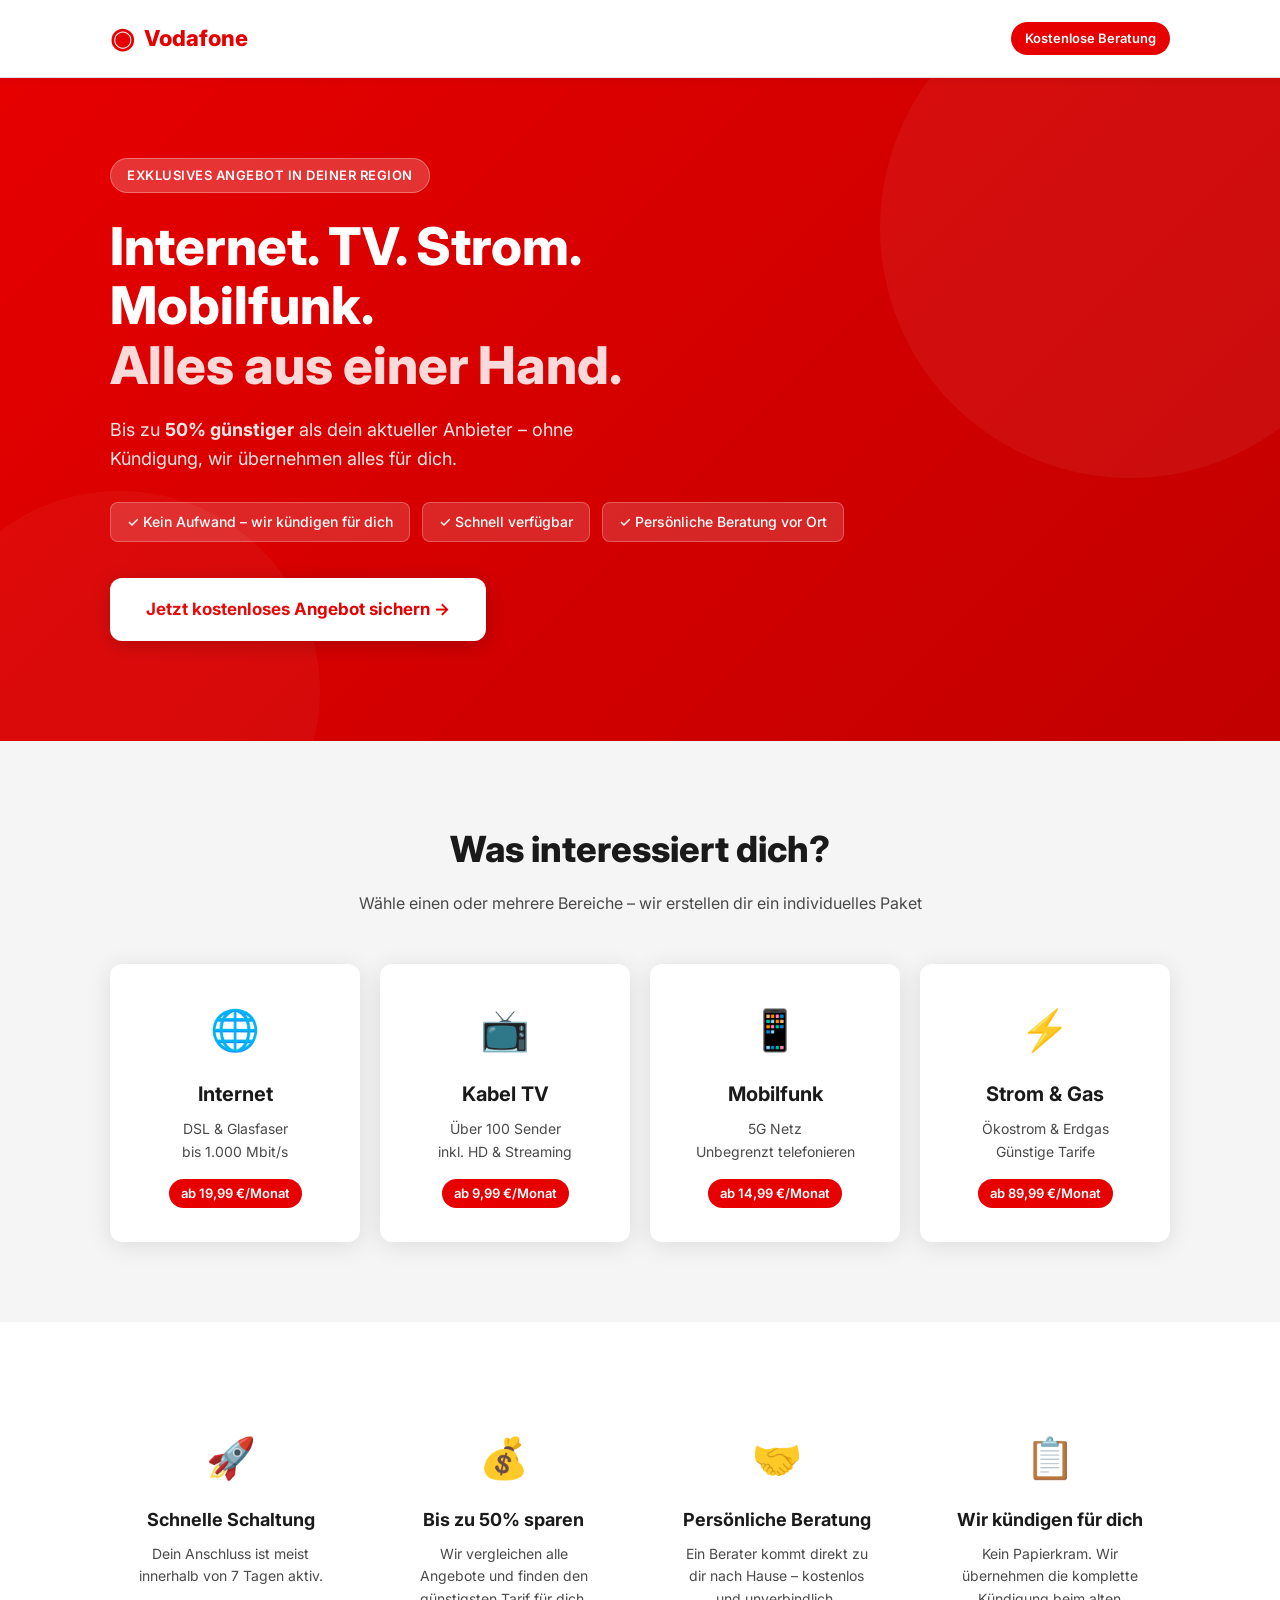
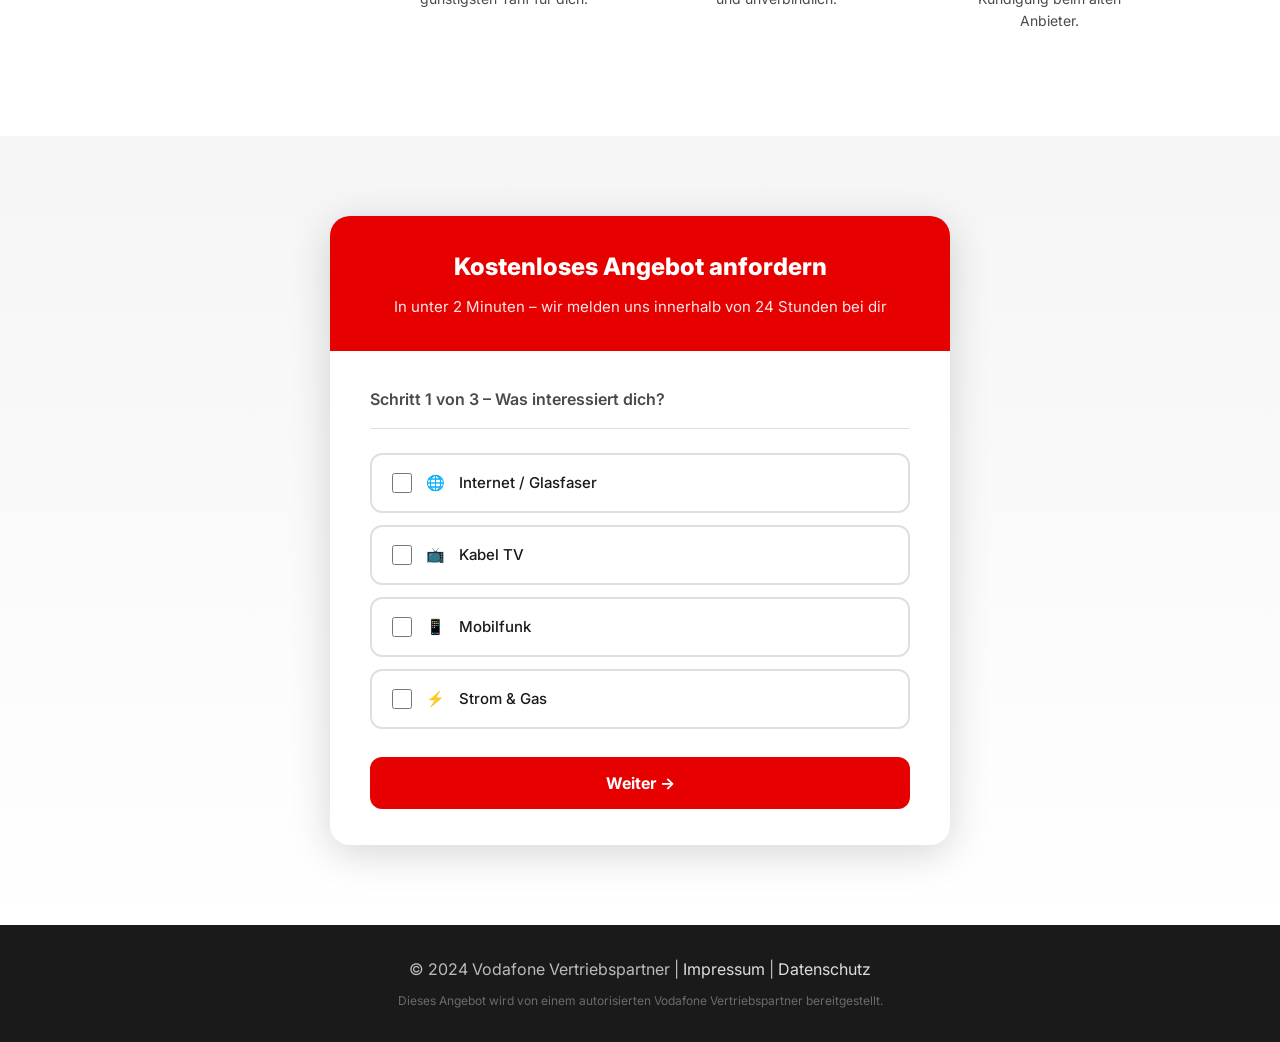
==== meta-lead-generator/frontend/index.html @ d236b1a8 "feat: add Vodafone D2D meta lead generator tool All-in-one automated lead generation system for Voda" ====
<!DOCTYPE html>
<html lang="de">
<head>
  <meta charset="UTF-8" />
  <meta name="viewport" content="width=device-width, initial-scale=1.0" />
  <title>Vodafone Angebote – Jetzt wechseln & sparen</title>
  <link rel="stylesheet" href="styles.css" />
  <link rel="preconnect" href="https://fonts.googleapis.com" />
  <link href="https://fonts.googleapis.com/css2?family=Inter:wght@300;400;500;600;700;800&display=swap" rel="stylesheet" />
</head>
<body>

  <!-- HEADER -->
  <header class="header">
    <div class="container">
      <div class="logo">
        <div class="logo-icon">◉</div>
        <span>Vodafone</span>
      </div>
      <div class="header-badge">Kostenlose Beratung</div>
    </div>
  </header>

  <!-- HERO -->
  <section class="hero">
    <div class="container">
      <div class="hero-tag">Exklusives Angebot in deiner Region</div>
      <h1>Internet. TV. Strom. Mobilfunk.<br /><span>Alles aus einer Hand.</span></h1>
      <p class="hero-sub">Bis zu <strong>50% günstiger</strong> als dein aktueller Anbieter – ohne Kündigung, wir übernehmen alles für dich.</p>
      <div class="hero-badges">
        <span>✓ Kein Aufwand – wir kündigen für dich</span>
        <span>✓ Schnell verfügbar</span>
        <span>✓ Persönliche Beratung vor Ort</span>
      </div>
      <a href="#form" class="btn-hero">Jetzt kostenloses Angebot sichern →</a>
    </div>
    <div class="hero-wave"></div>
  </section>

  <!-- PRODUCTS -->
  <section class="products" id="products">
    <div class="container">
      <h2>Was interessiert dich?</h2>
      <p class="section-sub">Wähle einen oder mehrere Bereiche – wir erstellen dir ein individuelles Paket</p>
      <div class="product-grid">
        <div class="product-card" data-product="internet" onclick="selectProduct(this)">
          <div class="product-icon">🌐</div>
          <h3>Internet</h3>
          <p>DSL & Glasfaser<br />bis 1.000 Mbit/s</p>
          <div class="product-price">ab 19,99 €/Monat</div>
        </div>
        <div class="product-card" data-product="tv" onclick="selectProduct(this)">
          <div class="product-icon">📺</div>
          <h3>Kabel TV</h3>
          <p>Über 100 Sender<br />inkl. HD & Streaming</p>
          <div class="product-price">ab 9,99 €/Monat</div>
        </div>
        <div class="product-card" data-product="mobilfunk" onclick="selectProduct(this)">
          <div class="product-icon">📱</div>
          <h3>Mobilfunk</h3>
          <p>5G Netz<br />Unbegrenzt telefonieren</p>
          <div class="product-price">ab 14,99 €/Monat</div>
        </div>
        <div class="product-card" data-product="strom" onclick="selectProduct(this)">
          <div class="product-icon">⚡</div>
          <h3>Strom & Gas</h3>
          <p>Ökostrom & Erdgas<br />Günstige Tarife</p>
          <div class="product-price">ab 89,99 €/Monat</div>
        </div>
      </div>
    </div>
  </section>

  <!-- BENEFITS -->
  <section class="benefits">
    <div class="container">
      <div class="benefits-grid">
        <div class="benefit">
          <div class="benefit-icon">🚀</div>
          <h3>Schnelle Schaltung</h3>
          <p>Dein Anschluss ist meist innerhalb von 7 Tagen aktiv.</p>
        </div>
        <div class="benefit">
          <div class="benefit-icon">💰</div>
          <h3>Bis zu 50% sparen</h3>
          <p>Wir vergleichen alle Angebote und finden den günstigsten Tarif für dich.</p>
        </div>
        <div class="benefit">
          <div class="benefit-icon">🤝</div>
          <h3>Persönliche Beratung</h3>
          <p>Ein Berater kommt direkt zu dir nach Hause – kostenlos und unverbindlich.</p>
        </div>
        <div class="benefit">
          <div class="benefit-icon">📋</div>
          <h3>Wir kündigen für dich</h3>
          <p>Kein Papierkram. Wir übernehmen die komplette Kündigung beim alten Anbieter.</p>
        </div>
      </div>
    </div>
  </section>

  <!-- LEAD FORM -->
  <section class="form-section" id="form">
    <div class="container">
      <div class="form-wrapper">
        <div class="form-header">
          <h2>Kostenloses Angebot anfordern</h2>
          <p>In unter 2 Minuten – wir melden uns innerhalb von 24 Stunden bei dir</p>
        </div>

        <form id="leadForm" novalidate>
          <!-- Step 1: Produkte -->
          <div class="form-step active" id="step1">
            <h3 class="step-title">Schritt 1 von 3 – Was interessiert dich?</h3>
            <div class="checkbox-group">
              <label class="checkbox-label">
                <input type="checkbox" name="products" value="internet" />
                <span class="checkbox-custom">🌐</span>
                <span>Internet / Glasfaser</span>
              </label>
              <label class="checkbox-label">
                <input type="checkbox" name="products" value="tv" />
                <span class="checkbox-custom">📺</span>
                <span>Kabel TV</span>
              </label>
              <label class="checkbox-label">
                <input type="checkbox" name="products" value="mobilfunk" />
                <span class="checkbox-custom">📱</span>
                <span>Mobilfunk</span>
              </label>
              <label class="checkbox-label">
                <input type="checkbox" name="products" value="strom" />
                <span class="checkbox-custom">⚡</span>
                <span>Strom & Gas</span>
              </label>
            </div>
            <button type="button" class="btn-next" onclick="nextStep(1)">Weiter →</button>
          </div>

          <!-- Step 2: Adresse -->
          <div class="form-step" id="step2">
            <h3 class="step-title">Schritt 2 von 3 – Deine Adresse</h3>
            <div class="form-row">
              <div class="form-group">
                <label>Straße *</label>
                <input type="text" name="street" placeholder="Musterstraße" required />
              </div>
              <div class="form-group small">
                <label>Hausnummer *</label>
                <input type="text" name="house_number" placeholder="12a" required />
              </div>
            </div>
            <div class="form-row">
              <div class="form-group small">
                <label>PLZ *</label>
                <input type="text" name="zip" placeholder="12345" maxlength="5" required />
              </div>
              <div class="form-group">
                <label>Ort *</label>
                <input type="text" name="city" placeholder="Musterstadt" required />
              </div>
            </div>
            <div class="form-nav">
              <button type="button" class="btn-back" onclick="prevStep(2)">← Zurück</button>
              <button type="button" class="btn-next" onclick="nextStep(2)">Weiter →</button>
            </div>
          </div>

          <!-- Step 3: Kontakt -->
          <div class="form-step" id="step3">
            <h3 class="step-title">Schritt 3 von 3 – Deine Kontaktdaten</h3>
            <div class="form-row">
              <div class="form-group">
                <label>Vorname *</label>
                <input type="text" name="first_name" placeholder="Max" required />
              </div>
              <div class="form-group">
                <label>Nachname *</label>
                <input type="text" name="last_name" placeholder="Mustermann" required />
              </div>
            </div>
            <div class="form-group">
              <label>Telefonnummer *</label>
              <input type="tel" name="phone" placeholder="+49 151 12345678" required />
            </div>
            <div class="form-group">
              <label>E-Mail (optional)</label>
              <input type="email" name="email" placeholder="max@beispiel.de" />
            </div>
            <div class="form-group">
              <label>Wann können wir dich am besten erreichen?</label>
              <select name="best_time">
                <option value="">Beliebig</option>
                <option value="vormittag">Vormittags (8–12 Uhr)</option>
                <option value="mittag">Mittags (12–14 Uhr)</option>
                <option value="nachmittag">Nachmittags (14–18 Uhr)</option>
                <option value="abend">Abends (18–20 Uhr)</option>
              </select>
            </div>
            <div class="form-group">
              <label>Notiz (optional)</label>
              <textarea name="note" placeholder="z.B. aktueller Anbieter, besondere Wünsche..." rows="3"></textarea>
            </div>
            <div class="consent-text">
              <label class="checkbox-label consent">
                <input type="checkbox" name="consent" required />
                <span>Ich stimme zu, dass meine Daten zur Angebotsberechnung verwendet werden. Keine Weitergabe an Dritte. <a href="#datenschutz">Datenschutz</a></span>
              </label>
            </div>
            <div class="form-nav">
              <button type="button" class="btn-back" onclick="prevStep(3)">← Zurück</button>
              <button type="submit" class="btn-submit" id="submitBtn">Angebot anfordern ✓</button>
            </div>
          </div>

          <!-- Success -->
          <div class="form-step" id="stepSuccess">
            <div class="success-content">
              <div class="success-icon">✅</div>
              <h3>Anfrage erfolgreich!</h3>
              <p>Vielen Dank! Wir melden uns innerhalb von <strong>24 Stunden</strong> bei dir.</p>
              <p class="success-sub">Unser Berater kommt kostenlos und unverbindlich zu dir nach Hause.</p>
            </div>
          </div>
        </form>
      </div>
    </div>
  </section>

  <!-- FOOTER -->
  <footer class="footer" id="datenschutz">
    <div class="container">
      <p>© 2024 Vodafone Vertriebspartner | <a href="#">Impressum</a> | <a href="#">Datenschutz</a></p>
      <p class="footer-disclaimer">Dieses Angebot wird von einem autorisierten Vodafone Vertriebspartner bereitgestellt.</p>
    </div>
  </footer>

  <script src="script.js"></script>
</body>
</html>
---- meta-lead-generator/frontend/styles.css ----
/* ============================================================
   RESET & BASE
   ============================================================ */
*, *::before, *::after { box-sizing: border-box; margin: 0; padding: 0; }

:root {
  --red: #E60000;
  --red-dark: #C20000;
  --red-light: #FF4444;
  --dark: #1A1A1A;
  --gray: #4A4A4A;
  --gray-light: #F5F5F5;
  --gray-border: #E0E0E0;
  --white: #FFFFFF;
  --success: #28A745;
  --radius: 12px;
  --shadow: 0 4px 24px rgba(0,0,0,0.10);
  --shadow-lg: 0 8px 40px rgba(0,0,0,0.16);
}

html { scroll-behavior: smooth; }

body {
  font-family: 'Inter', sans-serif;
  color: var(--dark);
  background: var(--white);
  line-height: 1.6;
}

.container {
  max-width: 1100px;
  margin: 0 auto;
  padding: 0 20px;
}

/* ============================================================
   HEADER
   ============================================================ */
.header {
  background: var(--white);
  border-bottom: 1px solid var(--gray-border);
  padding: 16px 0;
  position: sticky;
  top: 0;
  z-index: 100;
  box-shadow: 0 2px 8px rgba(0,0,0,0.06);
}

.header .container {
  display: flex;
  align-items: center;
  justify-content: space-between;
}

.logo {
  display: flex;
  align-items: center;
  gap: 10px;
  font-size: 22px;
  font-weight: 800;
  color: var(--red);
}

.logo-icon {
  font-size: 28px;
  color: var(--red);
}

.header-badge {
  background: var(--red);
  color: white;
  font-size: 13px;
  font-weight: 600;
  padding: 6px 14px;
  border-radius: 20px;
}

/* ============================================================
   HERO
   ============================================================ */
.hero {
  background: linear-gradient(135deg, var(--red) 0%, var(--red-dark) 100%);
  color: white;
  padding: 80px 0 100px;
  position: relative;
  overflow: hidden;
}

.hero::before {
  content: '';
  position: absolute;
  top: -100px;
  right: -100px;
  width: 500px;
  height: 500px;
  background: rgba(255,255,255,0.05);
  border-radius: 50%;
}

.hero::after {
  content: '';
  position: absolute;
  bottom: -150px;
  left: -80px;
  width: 400px;
  height: 400px;
  background: rgba(255,255,255,0.04);
  border-radius: 50%;
}

.hero-tag {
  display: inline-block;
  background: rgba(255,255,255,0.2);
  border: 1px solid rgba(255,255,255,0.3);
  color: white;
  font-size: 13px;
  font-weight: 600;
  padding: 6px 16px;
  border-radius: 20px;
  margin-bottom: 24px;
  text-transform: uppercase;
  letter-spacing: 0.5px;
}

.hero h1 {
  font-size: clamp(28px, 5vw, 52px);
  font-weight: 800;
  line-height: 1.15;
  margin-bottom: 20px;
  max-width: 700px;
}

.hero h1 span {
  color: rgba(255,255,255,0.85);
}

.hero-sub {
  font-size: 18px;
  opacity: 0.9;
  margin-bottom: 28px;
  max-width: 550px;
}

.hero-sub strong {
  color: white;
  font-weight: 700;
}

.hero-badges {
  display: flex;
  flex-wrap: wrap;
  gap: 12px;
  margin-bottom: 36px;
}

.hero-badges span {
  background: rgba(255,255,255,0.15);
  border: 1px solid rgba(255,255,255,0.25);
  padding: 8px 16px;
  border-radius: 8px;
  font-size: 14px;
  font-weight: 500;
}

.btn-hero {
  display: inline-block;
  background: white;
  color: var(--red);
  font-size: 17px;
  font-weight: 700;
  padding: 18px 36px;
  border-radius: var(--radius);
  text-decoration: none;
  transition: transform 0.2s, box-shadow 0.2s;
  box-shadow: 0 4px 20px rgba(0,0,0,0.2);
}

.btn-hero:hover {
  transform: translateY(-2px);
  box-shadow: 0 8px 30px rgba(0,0,0,0.25);
}

/* ============================================================
   PRODUCTS
   ============================================================ */
.products {
  padding: 80px 0;
  background: var(--gray-light);
}

.products h2, .form-section h2 {
  font-size: clamp(24px, 3vw, 36px);
  font-weight: 800;
  text-align: center;
  margin-bottom: 12px;
}

.section-sub {
  text-align: center;
  color: var(--gray);
  margin-bottom: 48px;
  font-size: 16px;
}

.product-grid {
  display: grid;
  grid-template-columns: repeat(auto-fit, minmax(220px, 1fr));
  gap: 20px;
}

.product-card {
  background: white;
  border-radius: var(--radius);
  padding: 32px 24px;
  text-align: center;
  cursor: pointer;
  border: 2px solid transparent;
  transition: all 0.25s;
  box-shadow: var(--shadow);
}

.product-card:hover {
  border-color: var(--red);
  transform: translateY(-4px);
  box-shadow: var(--shadow-lg);
}

.product-card.selected {
  border-color: var(--red);
  background: #FFF5F5;
}

.product-icon {
  font-size: 40px;
  margin-bottom: 16px;
}

.product-card h3 {
  font-size: 20px;
  font-weight: 700;
  margin-bottom: 8px;
}

.product-card p {
  color: var(--gray);
  font-size: 14px;
  margin-bottom: 16px;
}

.product-price {
  display: inline-block;
  background: var(--red);
  color: white;
  font-size: 13px;
  font-weight: 600;
  padding: 4px 12px;
  border-radius: 20px;
}

/* ============================================================
   BENEFITS
   ============================================================ */
.benefits {
  padding: 80px 0;
}

.benefits-grid {
  display: grid;
  grid-template-columns: repeat(auto-fit, minmax(220px, 1fr));
  gap: 32px;
}

.benefit {
  text-align: center;
  padding: 24px;
}

.benefit-icon {
  font-size: 40px;
  margin-bottom: 16px;
}

.benefit h3 {
  font-size: 18px;
  font-weight: 700;
  margin-bottom: 8px;
}

.benefit p {
  color: var(--gray);
  font-size: 14px;
}

/* ============================================================
   FORM SECTION
   ============================================================ */
.form-section {
  padding: 80px 0;
  background: linear-gradient(180deg, var(--gray-light) 0%, white 100%);
}

.form-wrapper {
  max-width: 620px;
  margin: 0 auto;
  background: white;
  border-radius: 20px;
  box-shadow: var(--shadow-lg);
  overflow: hidden;
}

.form-header {
  background: var(--red);
  color: white;
  padding: 32px 40px;
  text-align: center;
}

.form-header h2 {
  font-size: 24px;
  font-weight: 800;
  margin-bottom: 8px;
  color: white;
}

.form-header p {
  font-size: 15px;
  opacity: 0.9;
}

form {
  padding: 36px 40px;
}

.form-step {
  display: none;
}

.form-step.active {
  display: block;
}

.step-title {
  font-size: 16px;
  font-weight: 600;
  color: var(--gray);
  margin-bottom: 24px;
  padding-bottom: 16px;
  border-bottom: 1px solid var(--gray-border);
}

/* Checkbox group */
.checkbox-group {
  display: flex;
  flex-direction: column;
  gap: 12px;
  margin-bottom: 28px;
}

.checkbox-label {
  display: flex;
  align-items: center;
  gap: 14px;
  cursor: pointer;
  padding: 16px 20px;
  border: 2px solid var(--gray-border);
  border-radius: var(--radius);
  transition: all 0.2s;
  font-size: 15px;
  font-weight: 500;
}

.checkbox-label:hover {
  border-color: var(--red);
  background: #FFF5F5;
}

.checkbox-label input[type="checkbox"] {
  width: 20px;
  height: 20px;
  accent-color: var(--red);
  cursor: pointer;
}

.checkbox-label input[type="checkbox"]:checked + .checkbox-custom,
.checkbox-label:has(input:checked) {
  border-color: var(--red);
  background: #FFF5F5;
}

.checkbox-label.consent {
  border: none;
  padding: 0;
  align-items: flex-start;
  font-size: 13px;
  color: var(--gray);
}

.checkbox-label.consent a {
  color: var(--red);
}

/* Form inputs */
.form-row {
  display: flex;
  gap: 16px;
  margin-bottom: 16px;
}

.form-group {
  flex: 1;
  margin-bottom: 16px;
}

.form-group.small {
  flex: 0 0 120px;
}

.form-group label {
  display: block;
  font-size: 13px;
  font-weight: 600;
  color: var(--gray);
  margin-bottom: 6px;
  text-transform: uppercase;
  letter-spacing: 0.3px;
}

.form-group input,
.form-group select,
.form-group textarea {
  width: 100%;
  padding: 12px 16px;
  border: 2px solid var(--gray-border);
  border-radius: 8px;
  font-size: 15px;
  font-family: 'Inter', sans-serif;
  transition: border-color 0.2s;
  background: white;
  color: var(--dark);
}

.form-group input:focus,
.form-group select:focus,
.form-group textarea:focus {
  outline: none;
  border-color: var(--red);
}

.form-group input.error,
.form-group select.error {
  border-color: #DC3545;
}

.consent-text {
  margin: 20px 0 24px;
}

/* Buttons */
.btn-next, .btn-submit {
  width: 100%;
  background: var(--red);
  color: white;
  border: none;
  padding: 16px;
  border-radius: var(--radius);
  font-size: 16px;
  font-weight: 700;
  cursor: pointer;
  transition: background 0.2s, transform 0.15s;
  font-family: 'Inter', sans-serif;
}

.btn-next:hover, .btn-submit:hover {
  background: var(--red-dark);
  transform: translateY(-1px);
}

.btn-back {
  background: none;
  border: 2px solid var(--gray-border);
  color: var(--gray);
  padding: 14px 20px;
  border-radius: var(--radius);
  font-size: 14px;
  font-weight: 600;
  cursor: pointer;
  transition: all 0.2s;
  font-family: 'Inter', sans-serif;
}

.btn-back:hover {
  border-color: var(--dark);
  color: var(--dark);
}

.form-nav {
  display: flex;
  gap: 12px;
  align-items: center;
  margin-top: 24px;
}

.form-nav .btn-next,
.form-nav .btn-submit {
  flex: 1;
}

/* Success state */
.success-content {
  text-align: center;
  padding: 20px 0;
}

.success-icon {
  font-size: 60px;
  margin-bottom: 20px;
}

.success-content h3 {
  font-size: 24px;
  font-weight: 800;
  color: var(--success);
  margin-bottom: 12px;
}

.success-content p {
  font-size: 16px;
  color: var(--gray);
  margin-bottom: 8px;
}

.success-sub {
  font-size: 14px !important;
  opacity: 0.8;
}

/* ============================================================
   FOOTER
   ============================================================ */
.footer {
  background: var(--dark);
  color: rgba(255,255,255,0.7);
  padding: 32px 0;
  text-align: center;
}

.footer a {
  color: rgba(255,255,255,0.85);
  text-decoration: none;
}

.footer a:hover { text-decoration: underline; }

.footer-disclaimer {
  font-size: 12px;
  opacity: 0.5;
  margin-top: 8px;
}

/* ============================================================
   RESPONSIVE
   ============================================================ */
@media (max-width: 640px) {
  .hero { padding: 60px 0 80px; }
  form { padding: 24px 20px; }
  .form-header { padding: 24px 20px; }
  .form-row { flex-direction: column; }
  .form-group.small { flex: 1; }
  .hero-badges { flex-direction: column; }
}
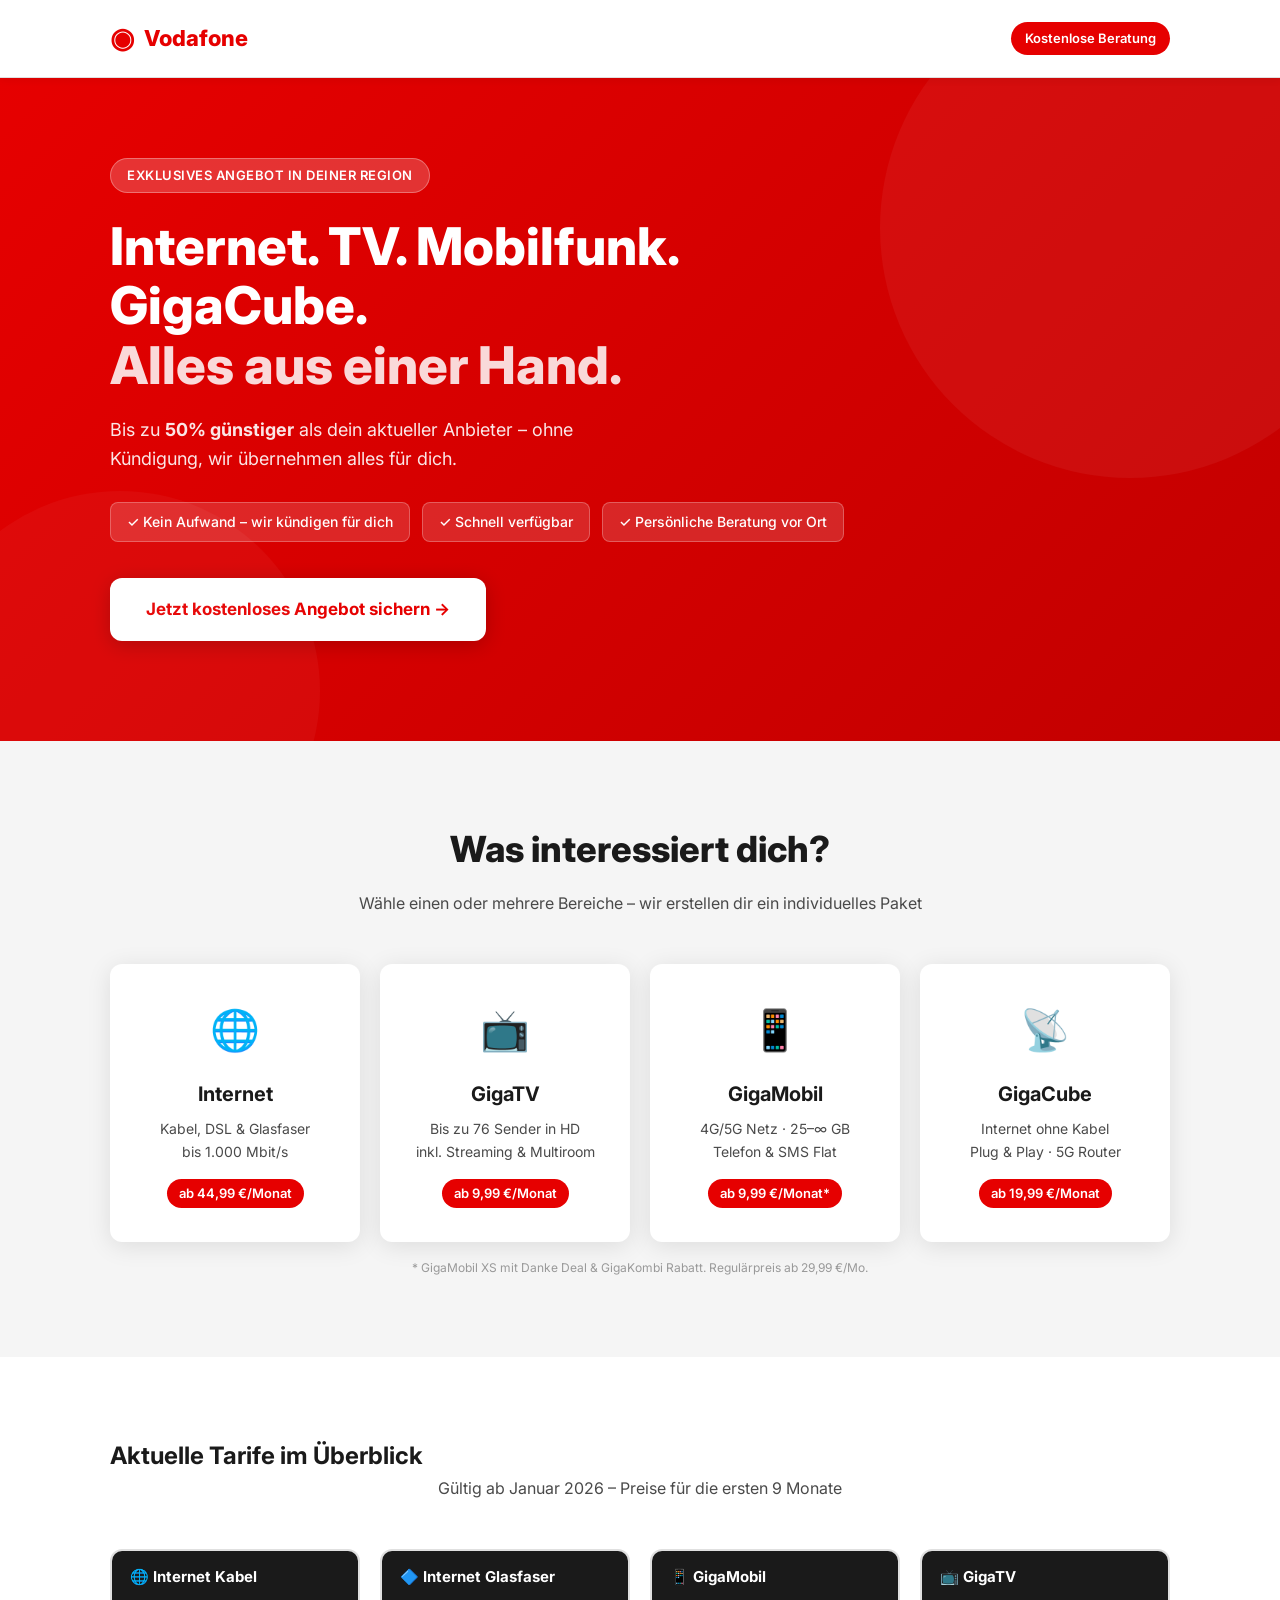
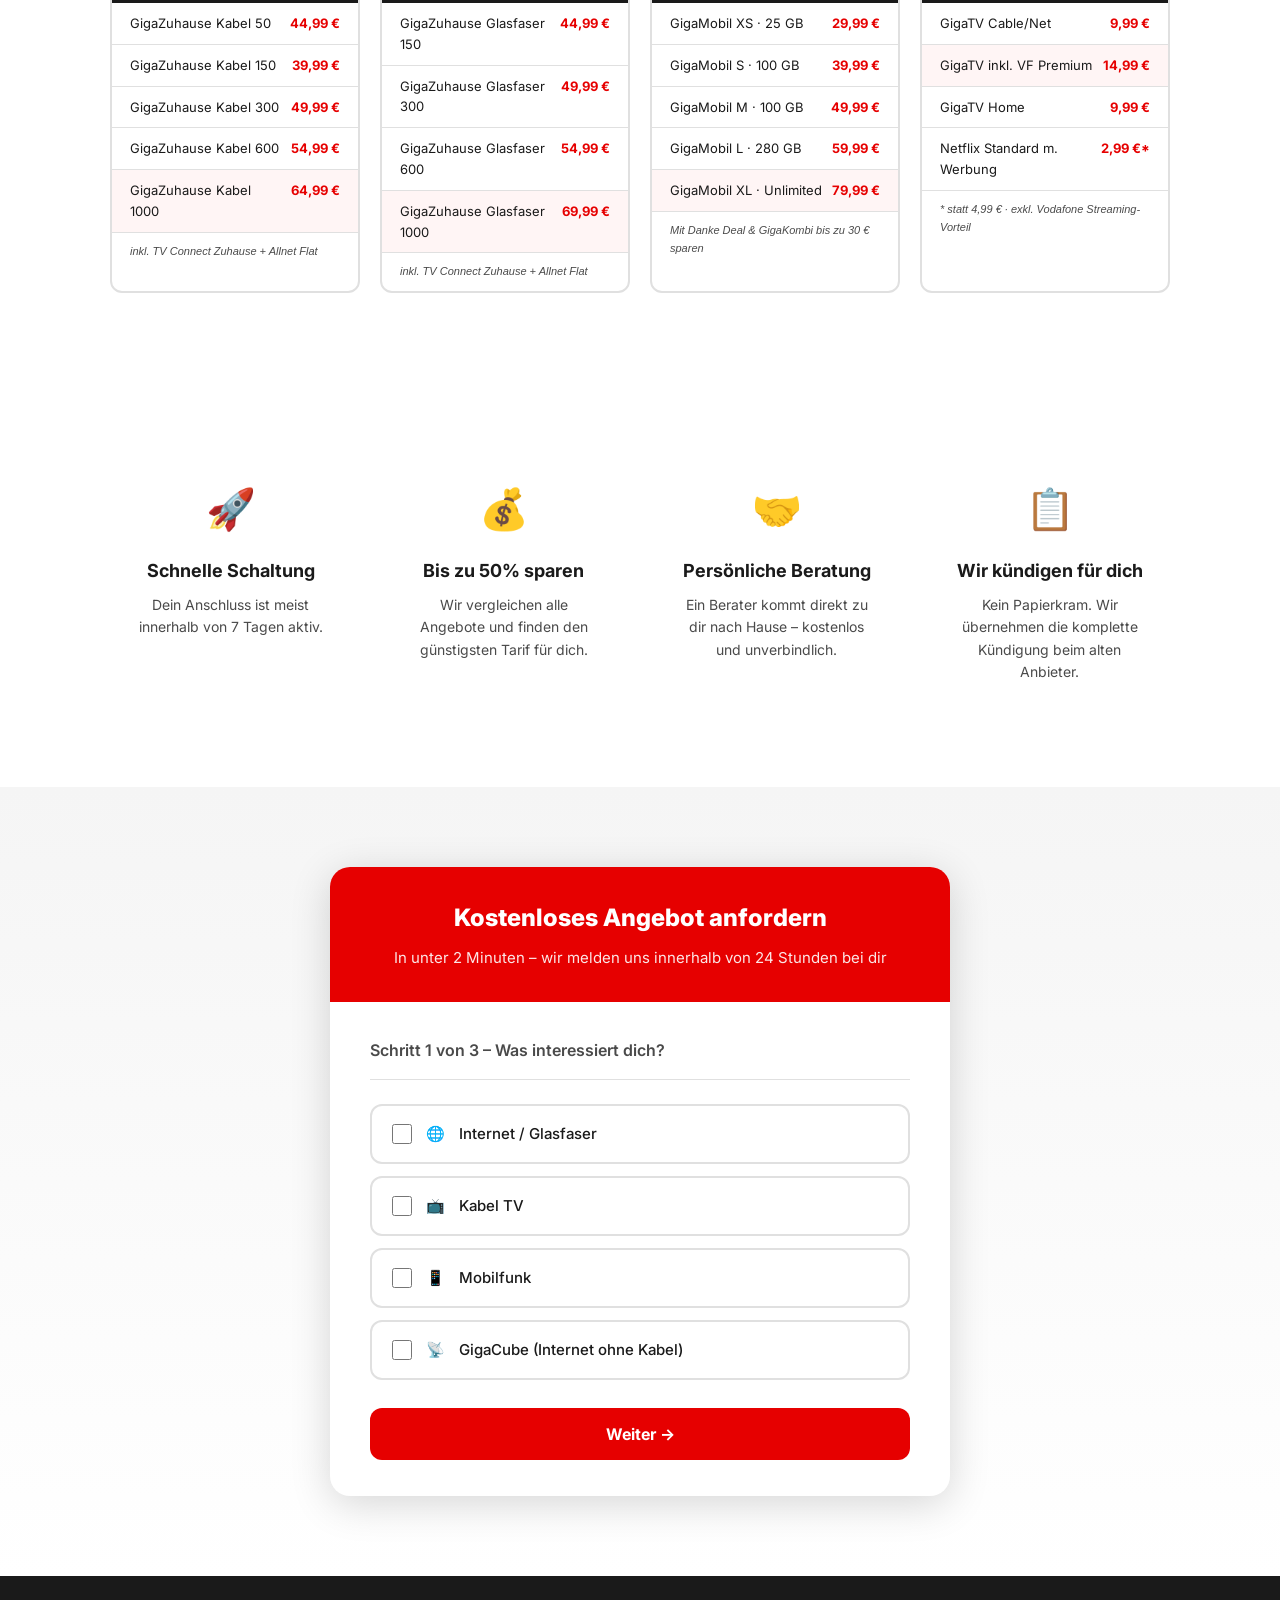
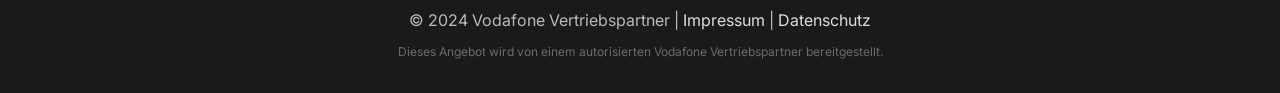
==== commit fb1fe1a0: "feat: update products and prices from official Vodafone portfolio (Jan 2026) - Replace placeholder p" ====
--- a/meta-lead-generator/frontend/index.html
+++ b/meta-lead-generator/frontend/index.html
@@ -25,7 +25,7 @@
   <section class="hero">
     <div class="container">
       <div class="hero-tag">Exklusives Angebot in deiner Region</div>
-      <h1>Internet. TV. Strom. Mobilfunk.<br /><span>Alles aus einer Hand.</span></h1>
+      <h1>Internet. TV. Mobilfunk. GigaCube.<br /><span>Alles aus einer Hand.</span></h1>
       <p class="hero-sub">Bis zu <strong>50% günstiger</strong> als dein aktueller Anbieter – ohne Kündigung, wir übernehmen alles für dich.</p>
       <div class="hero-badges">
         <span>✓ Kein Aufwand – wir kündigen für dich</span>
@@ -46,27 +46,77 @@
         <div class="product-card" data-product="internet" onclick="selectProduct(this)">
           <div class="product-icon">🌐</div>
           <h3>Internet</h3>
-          <p>DSL & Glasfaser<br />bis 1.000 Mbit/s</p>
-          <div class="product-price">ab 19,99 €/Monat</div>
+          <p>Kabel, DSL & Glasfaser<br />bis 1.000 Mbit/s</p>
+          <div class="product-price">ab 44,99 €/Monat</div>
         </div>
         <div class="product-card" data-product="tv" onclick="selectProduct(this)">
           <div class="product-icon">📺</div>
-          <h3>Kabel TV</h3>
-          <p>Über 100 Sender<br />inkl. HD & Streaming</p>
+          <h3>GigaTV</h3>
+          <p>Bis zu 76 Sender in HD<br />inkl. Streaming & Multiroom</p>
           <div class="product-price">ab 9,99 €/Monat</div>
         </div>
         <div class="product-card" data-product="mobilfunk" onclick="selectProduct(this)">
           <div class="product-icon">📱</div>
-          <h3>Mobilfunk</h3>
-          <p>5G Netz<br />Unbegrenzt telefonieren</p>
-          <div class="product-price">ab 14,99 €/Monat</div>
-        </div>
-        <div class="product-card" data-product="strom" onclick="selectProduct(this)">
-          <div class="product-icon">⚡</div>
-          <h3>Strom & Gas</h3>
-          <p>Ökostrom & Erdgas<br />Günstige Tarife</p>
-          <div class="product-price">ab 89,99 €/Monat</div>
-        </div>
+          <h3>GigaMobil</h3>
+          <p>4G/5G Netz · 25–∞ GB<br />Telefon & SMS Flat</p>
+          <div class="product-price">ab 9,99 €/Monat*</div>
+        </div>
+        <div class="product-card" data-product="gigacube" onclick="selectProduct(this)">
+          <div class="product-icon">📡</div>
+          <h3>GigaCube</h3>
+          <p>Internet ohne Kabel<br />Plug & Play · 5G Router</p>
+          <div class="product-price">ab 19,99 €/Monat</div>
+        </div>
+      </div>
+      <p style="text-align:center;font-size:12px;color:#999;margin-top:16px">* GigaMobil XS mit Danke Deal & GigaKombi Rabatt. Regulärpreis ab 29,99 €/Mo.</p>
+    </div>
+  </section>
+
+  <!-- TARIFF DETAIL -->
+  <section class="tariffs">
+    <div class="container">
+      <h2>Aktuelle Tarife im Überblick</h2>
+      <p class="section-sub">Gültig ab Januar 2026 – Preise für die ersten 9 Monate</p>
+      <div class="tariff-grid">
+
+        <div class="tariff-box">
+          <div class="tariff-header">🌐 Internet Kabel</div>
+          <div class="tariff-row"><span>GigaZuhause Kabel 50</span><span>44,99 €</span></div>
+          <div class="tariff-row"><span>GigaZuhause Kabel 150</span><span>39,99 €</span></div>
+          <div class="tariff-row"><span>GigaZuhause Kabel 300</span><span>49,99 €</span></div>
+          <div class="tariff-row"><span>GigaZuhause Kabel 600</span><span>54,99 €</span></div>
+          <div class="tariff-row highlight"><span>GigaZuhause Kabel 1000</span><span>64,99 €</span></div>
+          <div class="tariff-note">inkl. TV Connect Zuhause + Allnet Flat</div>
+        </div>
+
+        <div class="tariff-box">
+          <div class="tariff-header">🔷 Internet Glasfaser</div>
+          <div class="tariff-row"><span>GigaZuhause Glasfaser 150</span><span>44,99 €</span></div>
+          <div class="tariff-row"><span>GigaZuhause Glasfaser 300</span><span>49,99 €</span></div>
+          <div class="tariff-row"><span>GigaZuhause Glasfaser 600</span><span>54,99 €</span></div>
+          <div class="tariff-row highlight"><span>GigaZuhause Glasfaser 1000</span><span>69,99 €</span></div>
+          <div class="tariff-note">inkl. TV Connect Zuhause + Allnet Flat</div>
+        </div>
+
+        <div class="tariff-box">
+          <div class="tariff-header">📱 GigaMobil</div>
+          <div class="tariff-row"><span>GigaMobil XS · 25 GB</span><span>29,99 €</span></div>
+          <div class="tariff-row"><span>GigaMobil S · 100 GB</span><span>39,99 €</span></div>
+          <div class="tariff-row"><span>GigaMobil M · 100 GB</span><span>49,99 €</span></div>
+          <div class="tariff-row"><span>GigaMobil L · 280 GB</span><span>59,99 €</span></div>
+          <div class="tariff-row highlight"><span>GigaMobil XL · Unlimited</span><span>79,99 €</span></div>
+          <div class="tariff-note">Mit Danke Deal & GigaKombi bis zu 30 € sparen</div>
+        </div>
+
+        <div class="tariff-box">
+          <div class="tariff-header">📺 GigaTV</div>
+          <div class="tariff-row"><span>GigaTV Cable/Net</span><span>9,99 €</span></div>
+          <div class="tariff-row highlight"><span>GigaTV inkl. VF Premium</span><span>14,99 €</span></div>
+          <div class="tariff-row"><span>GigaTV Home</span><span>9,99 €</span></div>
+          <div class="tariff-row"><span>Netflix Standard m. Werbung</span><span>2,99 €*</span></div>
+          <div class="tariff-note">* statt 4,99 € · exkl. Vodafone Streaming-Vorteil</div>
+        </div>
+
       </div>
     </div>
   </section>
@@ -129,9 +179,9 @@
                 <span>Mobilfunk</span>
               </label>
               <label class="checkbox-label">
-                <input type="checkbox" name="products" value="strom" />
-                <span class="checkbox-custom">⚡</span>
-                <span>Strom & Gas</span>
+                <input type="checkbox" name="products" value="gigacube" />
+                <span class="checkbox-custom">📡</span>
+                <span>GigaCube (Internet ohne Kabel)</span>
               </label>
             </div>
             <button type="button" class="btn-next" onclick="nextStep(1)">Weiter →</button>
--- a/meta-lead-generator/frontend/styles.css
+++ b/meta-lead-generator/frontend/styles.css
@@ -258,6 +258,60 @@
 }
 
 /* ============================================================
+   TARIFFS
+   ============================================================ */
+.tariffs {
+  padding: 80px 0;
+  background: white;
+}
+
+.tariff-grid {
+  display: grid;
+  grid-template-columns: repeat(auto-fit, minmax(240px, 1fr));
+  gap: 20px;
+}
+
+.tariff-box {
+  border: 2px solid var(--gray-border);
+  border-radius: var(--radius);
+  overflow: hidden;
+}
+
+.tariff-header {
+  background: var(--dark);
+  color: white;
+  padding: 14px 18px;
+  font-size: 15px;
+  font-weight: 700;
+}
+
+.tariff-row {
+  display: flex;
+  justify-content: space-between;
+  padding: 10px 18px;
+  font-size: 13px;
+  border-bottom: 1px solid var(--gray-border);
+}
+
+.tariff-row span:last-child {
+  font-weight: 700;
+  color: var(--red);
+  white-space: nowrap;
+  margin-left: 8px;
+}
+
+.tariff-row.highlight {
+  background: #FFF5F5;
+}
+
+.tariff-note {
+  padding: 10px 18px;
+  font-size: 11px;
+  color: var(--gray);
+  font-style: italic;
+}
+
+/* ============================================================
    BENEFITS
    ============================================================ */
 .benefits {
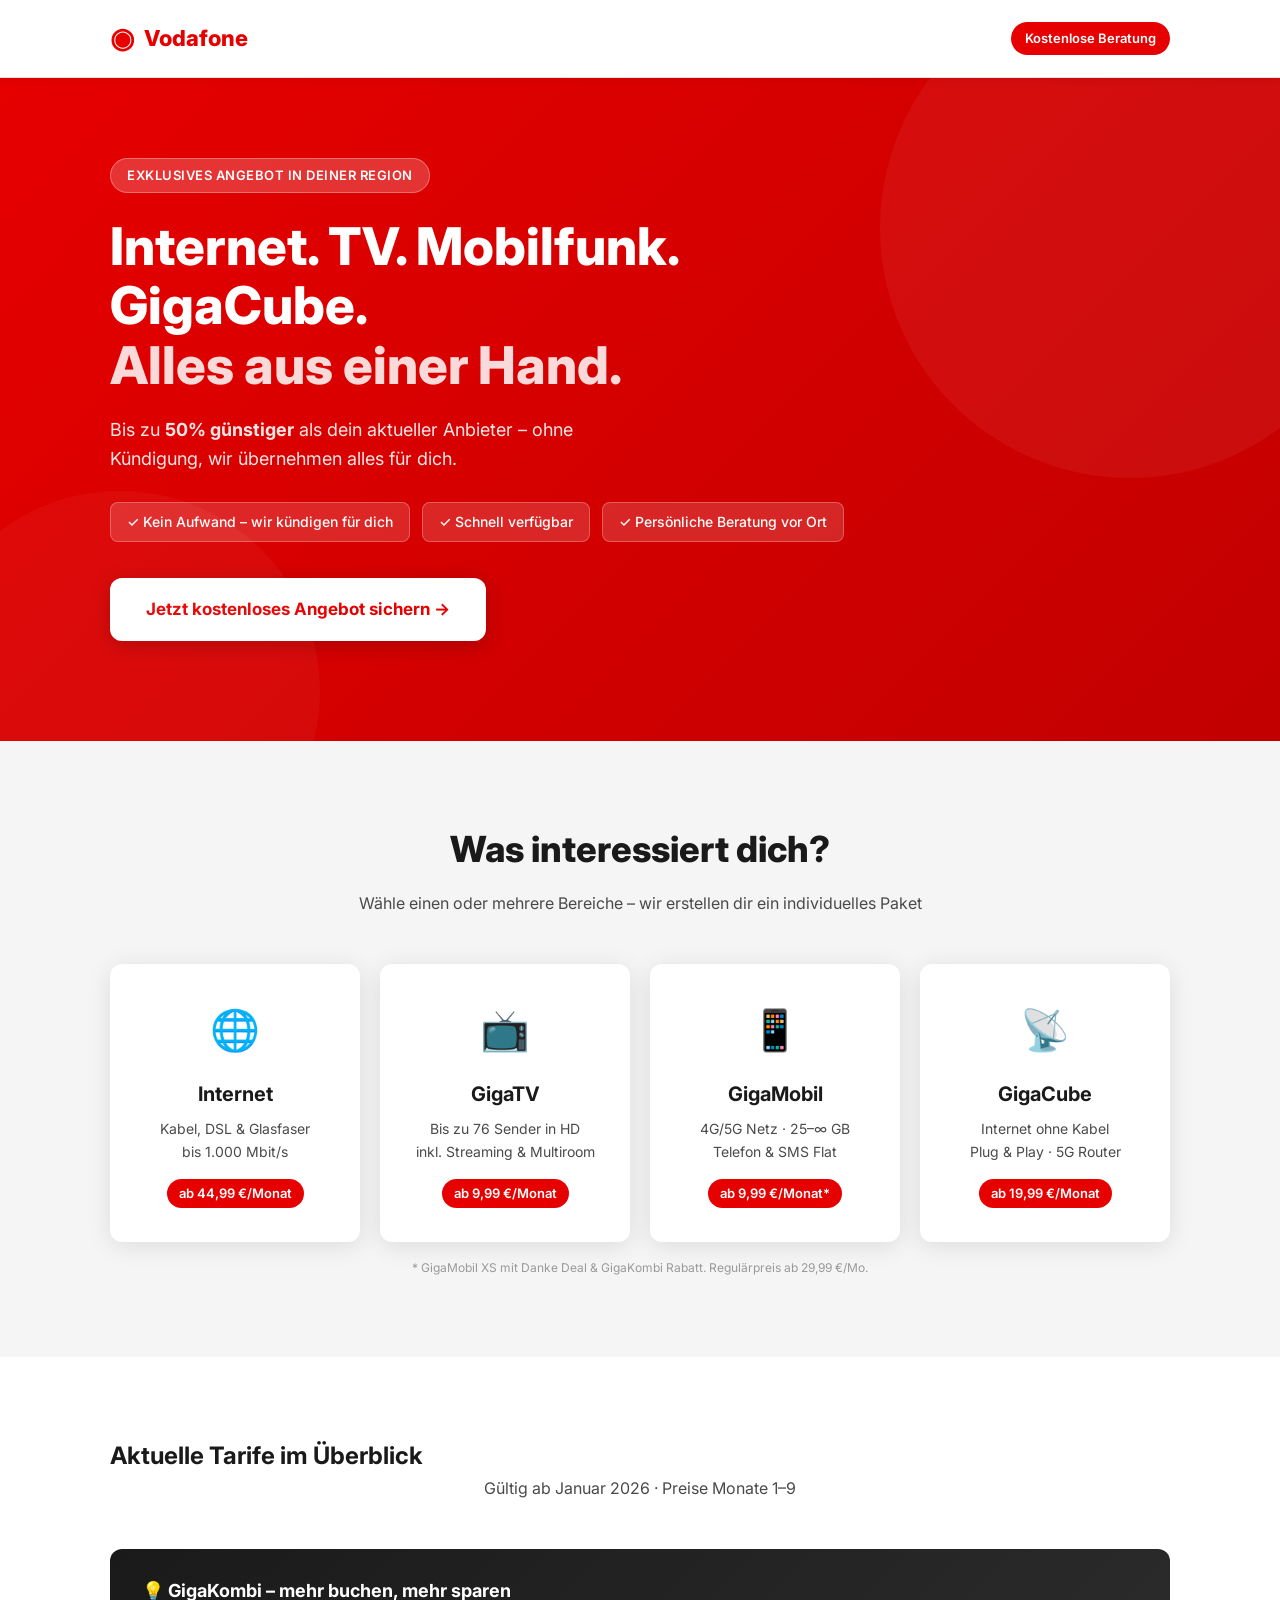
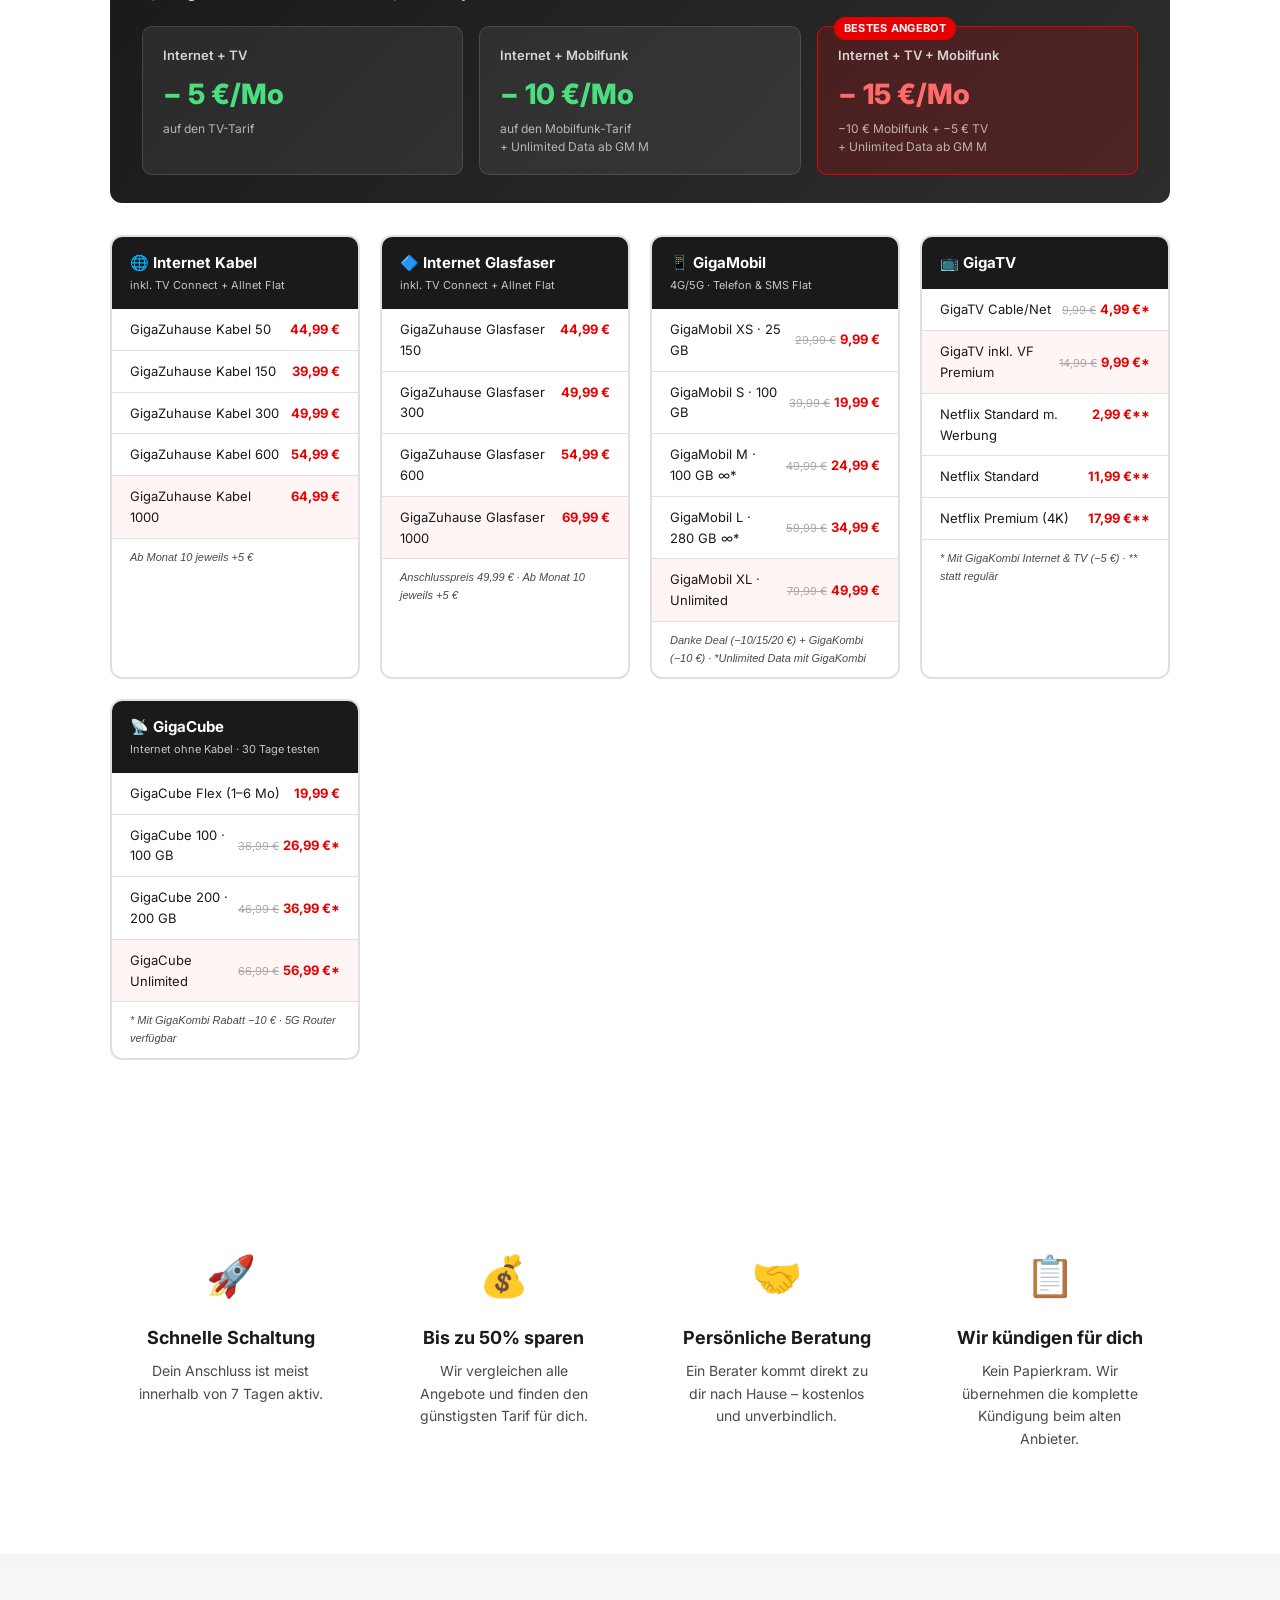
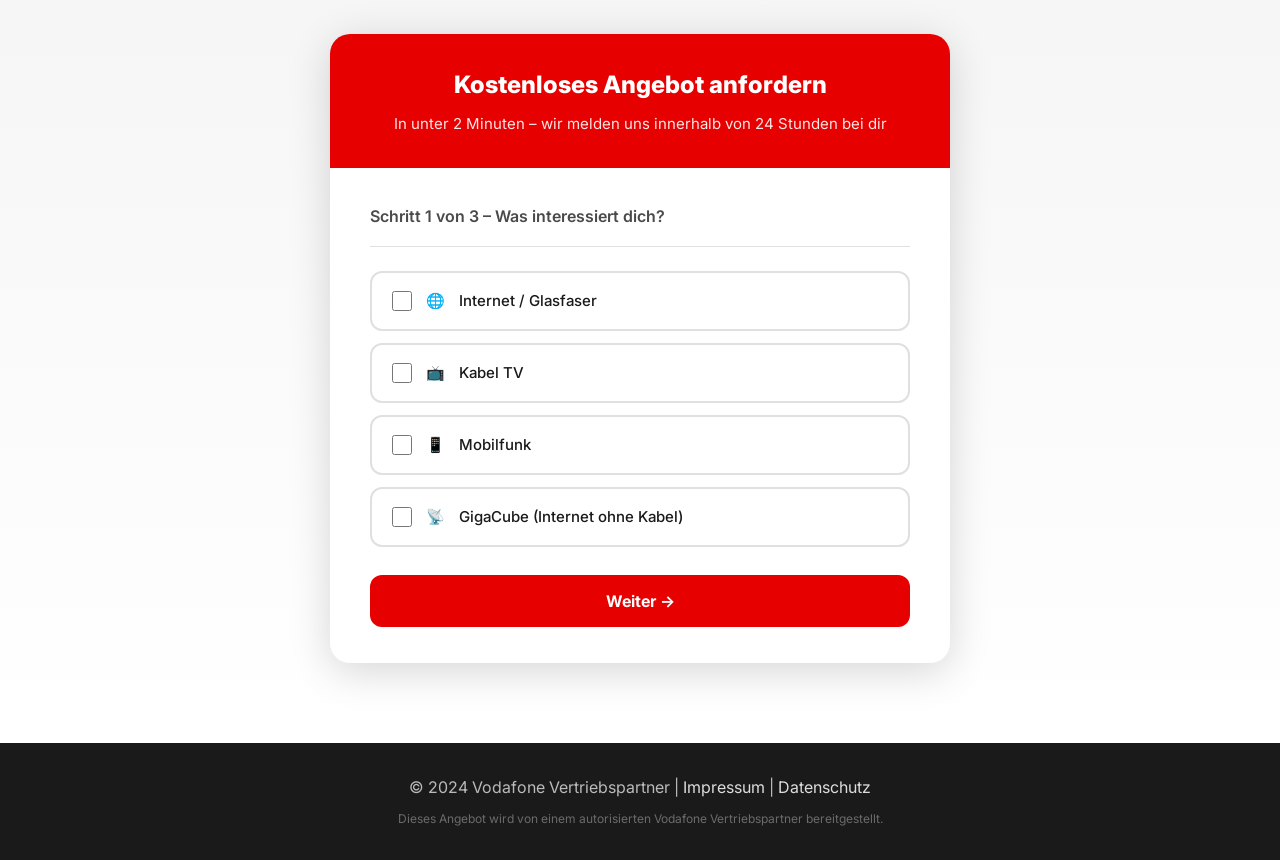
==== commit d359602a: "feat: add complete GigaKombi discounts and Danke Deal pricing - Add GigaKombi banner showing all 3 c" ====
--- a/meta-lead-generator/frontend/index.html
+++ b/meta-lead-generator/frontend/index.html
@@ -76,45 +76,112 @@
   <section class="tariffs">
     <div class="container">
       <h2>Aktuelle Tarife im Überblick</h2>
-      <p class="section-sub">Gültig ab Januar 2026 – Preise für die ersten 9 Monate</p>
+      <p class="section-sub">Gültig ab Januar 2026 · Preise Monate 1–9</p>
+
+      <!-- GIGAKOMBI BANNER -->
+      <div class="kombi-banner">
+        <div class="kombi-title">💡 GigaKombi – mehr buchen, mehr sparen</div>
+        <div class="kombi-cards">
+          <div class="kombi-card">
+            <div class="kombi-combo">Internet + TV</div>
+            <div class="kombi-saving">− 5 €/Mo</div>
+            <div class="kombi-desc">auf den TV-Tarif</div>
+          </div>
+          <div class="kombi-card">
+            <div class="kombi-combo">Internet + Mobilfunk</div>
+            <div class="kombi-saving">− 10 €/Mo</div>
+            <div class="kombi-desc">auf den Mobilfunk-Tarif<br/>+ Unlimited Data ab GM M</div>
+          </div>
+          <div class="kombi-card kombi-best">
+            <div class="kombi-badge">Bestes Angebot</div>
+            <div class="kombi-combo">Internet + TV + Mobilfunk</div>
+            <div class="kombi-saving">− 15 €/Mo</div>
+            <div class="kombi-desc">−10 € Mobilfunk + −5 € TV<br/>+ Unlimited Data ab GM M</div>
+          </div>
+        </div>
+      </div>
+
       <div class="tariff-grid">
 
         <div class="tariff-box">
-          <div class="tariff-header">🌐 Internet Kabel</div>
+          <div class="tariff-header">🌐 Internet Kabel <span class="header-sub">inkl. TV Connect + Allnet Flat</span></div>
           <div class="tariff-row"><span>GigaZuhause Kabel 50</span><span>44,99 €</span></div>
           <div class="tariff-row"><span>GigaZuhause Kabel 150</span><span>39,99 €</span></div>
           <div class="tariff-row"><span>GigaZuhause Kabel 300</span><span>49,99 €</span></div>
           <div class="tariff-row"><span>GigaZuhause Kabel 600</span><span>54,99 €</span></div>
           <div class="tariff-row highlight"><span>GigaZuhause Kabel 1000</span><span>64,99 €</span></div>
-          <div class="tariff-note">inkl. TV Connect Zuhause + Allnet Flat</div>
-        </div>
-
-        <div class="tariff-box">
-          <div class="tariff-header">🔷 Internet Glasfaser</div>
+          <div class="tariff-note">Ab Monat 10 jeweils +5 €</div>
+        </div>
+
+        <div class="tariff-box">
+          <div class="tariff-header">🔷 Internet Glasfaser <span class="header-sub">inkl. TV Connect + Allnet Flat</span></div>
           <div class="tariff-row"><span>GigaZuhause Glasfaser 150</span><span>44,99 €</span></div>
           <div class="tariff-row"><span>GigaZuhause Glasfaser 300</span><span>49,99 €</span></div>
           <div class="tariff-row"><span>GigaZuhause Glasfaser 600</span><span>54,99 €</span></div>
           <div class="tariff-row highlight"><span>GigaZuhause Glasfaser 1000</span><span>69,99 €</span></div>
-          <div class="tariff-note">inkl. TV Connect Zuhause + Allnet Flat</div>
-        </div>
-
-        <div class="tariff-box">
-          <div class="tariff-header">📱 GigaMobil</div>
-          <div class="tariff-row"><span>GigaMobil XS · 25 GB</span><span>29,99 €</span></div>
-          <div class="tariff-row"><span>GigaMobil S · 100 GB</span><span>39,99 €</span></div>
-          <div class="tariff-row"><span>GigaMobil M · 100 GB</span><span>49,99 €</span></div>
-          <div class="tariff-row"><span>GigaMobil L · 280 GB</span><span>59,99 €</span></div>
-          <div class="tariff-row highlight"><span>GigaMobil XL · Unlimited</span><span>79,99 €</span></div>
-          <div class="tariff-note">Mit Danke Deal & GigaKombi bis zu 30 € sparen</div>
+          <div class="tariff-note">Anschlusspreis 49,99 € · Ab Monat 10 jeweils +5 €</div>
+        </div>
+
+        <div class="tariff-box">
+          <div class="tariff-header">📱 GigaMobil <span class="header-sub">4G/5G · Telefon & SMS Flat</span></div>
+          <div class="tariff-row two-price">
+            <span>GigaMobil XS · 25 GB</span>
+            <span><s class="old-price">29,99 €</s><strong class="new-price">9,99 €</strong></span>
+          </div>
+          <div class="tariff-row two-price">
+            <span>GigaMobil S · 100 GB</span>
+            <span><s class="old-price">39,99 €</s><strong class="new-price">19,99 €</strong></span>
+          </div>
+          <div class="tariff-row two-price">
+            <span>GigaMobil M · 100 GB ∞*</span>
+            <span><s class="old-price">49,99 €</s><strong class="new-price">24,99 €</strong></span>
+          </div>
+          <div class="tariff-row two-price">
+            <span>GigaMobil L · 280 GB ∞*</span>
+            <span><s class="old-price">59,99 €</s><strong class="new-price">34,99 €</strong></span>
+          </div>
+          <div class="tariff-row two-price highlight">
+            <span>GigaMobil XL · Unlimited</span>
+            <span><s class="old-price">79,99 €</s><strong class="new-price">49,99 €</strong></span>
+          </div>
+          <div class="tariff-note">Danke Deal (−10/15/20 €) + GigaKombi (−10 €) · *Unlimited Data mit GigaKombi</div>
         </div>
 
         <div class="tariff-box">
           <div class="tariff-header">📺 GigaTV</div>
-          <div class="tariff-row"><span>GigaTV Cable/Net</span><span>9,99 €</span></div>
-          <div class="tariff-row highlight"><span>GigaTV inkl. VF Premium</span><span>14,99 €</span></div>
-          <div class="tariff-row"><span>GigaTV Home</span><span>9,99 €</span></div>
-          <div class="tariff-row"><span>Netflix Standard m. Werbung</span><span>2,99 €*</span></div>
-          <div class="tariff-note">* statt 4,99 € · exkl. Vodafone Streaming-Vorteil</div>
+          <div class="tariff-row two-price">
+            <span>GigaTV Cable/Net</span>
+            <span><s class="old-price">9,99 €</s><strong class="new-price">4,99 €*</strong></span>
+          </div>
+          <div class="tariff-row two-price highlight">
+            <span>GigaTV inkl. VF Premium</span>
+            <span><s class="old-price">14,99 €</s><strong class="new-price">9,99 €*</strong></span>
+          </div>
+          <div class="tariff-row"><span>Netflix Standard m. Werbung</span><span>2,99 €**</span></div>
+          <div class="tariff-row"><span>Netflix Standard</span><span>11,99 €**</span></div>
+          <div class="tariff-row"><span>Netflix Premium (4K)</span><span>17,99 €**</span></div>
+          <div class="tariff-note">* Mit GigaKombi Internet & TV (−5 €) · ** statt regulär</div>
+        </div>
+
+        <div class="tariff-box">
+          <div class="tariff-header">📡 GigaCube <span class="header-sub">Internet ohne Kabel · 30 Tage testen</span></div>
+          <div class="tariff-row two-price">
+            <span>GigaCube Flex (1–6 Mo)</span>
+            <span><strong class="new-price">19,99 €</strong></span>
+          </div>
+          <div class="tariff-row two-price">
+            <span>GigaCube 100 · 100 GB</span>
+            <span><s class="old-price">36,99 €</s><strong class="new-price">26,99 €*</strong></span>
+          </div>
+          <div class="tariff-row two-price">
+            <span>GigaCube 200 · 200 GB</span>
+            <span><s class="old-price">46,99 €</s><strong class="new-price">36,99 €*</strong></span>
+          </div>
+          <div class="tariff-row two-price highlight">
+            <span>GigaCube Unlimited</span>
+            <span><s class="old-price">66,99 €</s><strong class="new-price">56,99 €*</strong></span>
+          </div>
+          <div class="tariff-note">* Mit GigaKombi Rabatt −10 € · 5G Router verfügbar</div>
         </div>
 
       </div>
--- a/meta-lead-generator/frontend/styles.css
+++ b/meta-lead-generator/frontend/styles.css
@@ -311,6 +311,103 @@
   font-style: italic;
 }
 
+.header-sub {
+  font-size: 11px;
+  font-weight: 400;
+  opacity: 0.75;
+  display: block;
+  margin-top: 2px;
+}
+
+.two-price {
+  align-items: center;
+}
+
+.old-price {
+  font-size: 11px;
+  color: #aaa;
+  text-decoration: line-through;
+  margin-right: 4px;
+  font-weight: 400;
+}
+
+.new-price {
+  color: var(--red);
+  font-weight: 700;
+}
+
+/* GigaKombi Banner */
+.kombi-banner {
+  background: linear-gradient(135deg, #1A1A1A 0%, #2d2d2d 100%);
+  border-radius: var(--radius);
+  padding: 28px 32px;
+  margin-bottom: 32px;
+  color: white;
+}
+
+.kombi-title {
+  font-size: 18px;
+  font-weight: 700;
+  margin-bottom: 20px;
+}
+
+.kombi-cards {
+  display: grid;
+  grid-template-columns: repeat(auto-fit, minmax(200px, 1fr));
+  gap: 16px;
+}
+
+.kombi-card {
+  background: rgba(255,255,255,0.07);
+  border: 1px solid rgba(255,255,255,0.12);
+  border-radius: 10px;
+  padding: 18px 20px;
+  position: relative;
+}
+
+.kombi-best {
+  background: rgba(230,0,0,0.18);
+  border-color: var(--red);
+}
+
+.kombi-badge {
+  position: absolute;
+  top: -10px;
+  left: 16px;
+  background: var(--red);
+  color: white;
+  font-size: 11px;
+  font-weight: 700;
+  padding: 3px 10px;
+  border-radius: 12px;
+  text-transform: uppercase;
+  letter-spacing: 0.3px;
+}
+
+.kombi-combo {
+  font-size: 13px;
+  font-weight: 600;
+  opacity: 0.8;
+  margin-bottom: 6px;
+}
+
+.kombi-saving {
+  font-size: 28px;
+  font-weight: 800;
+  color: #4ade80;
+  margin-bottom: 4px;
+}
+
+.kombi-best .kombi-saving {
+  color: #ff6b6b;
+}
+
+.kombi-desc {
+  font-size: 12px;
+  opacity: 0.65;
+  line-height: 1.5;
+}
+
 /* ============================================================
    BENEFITS
    ============================================================ */
